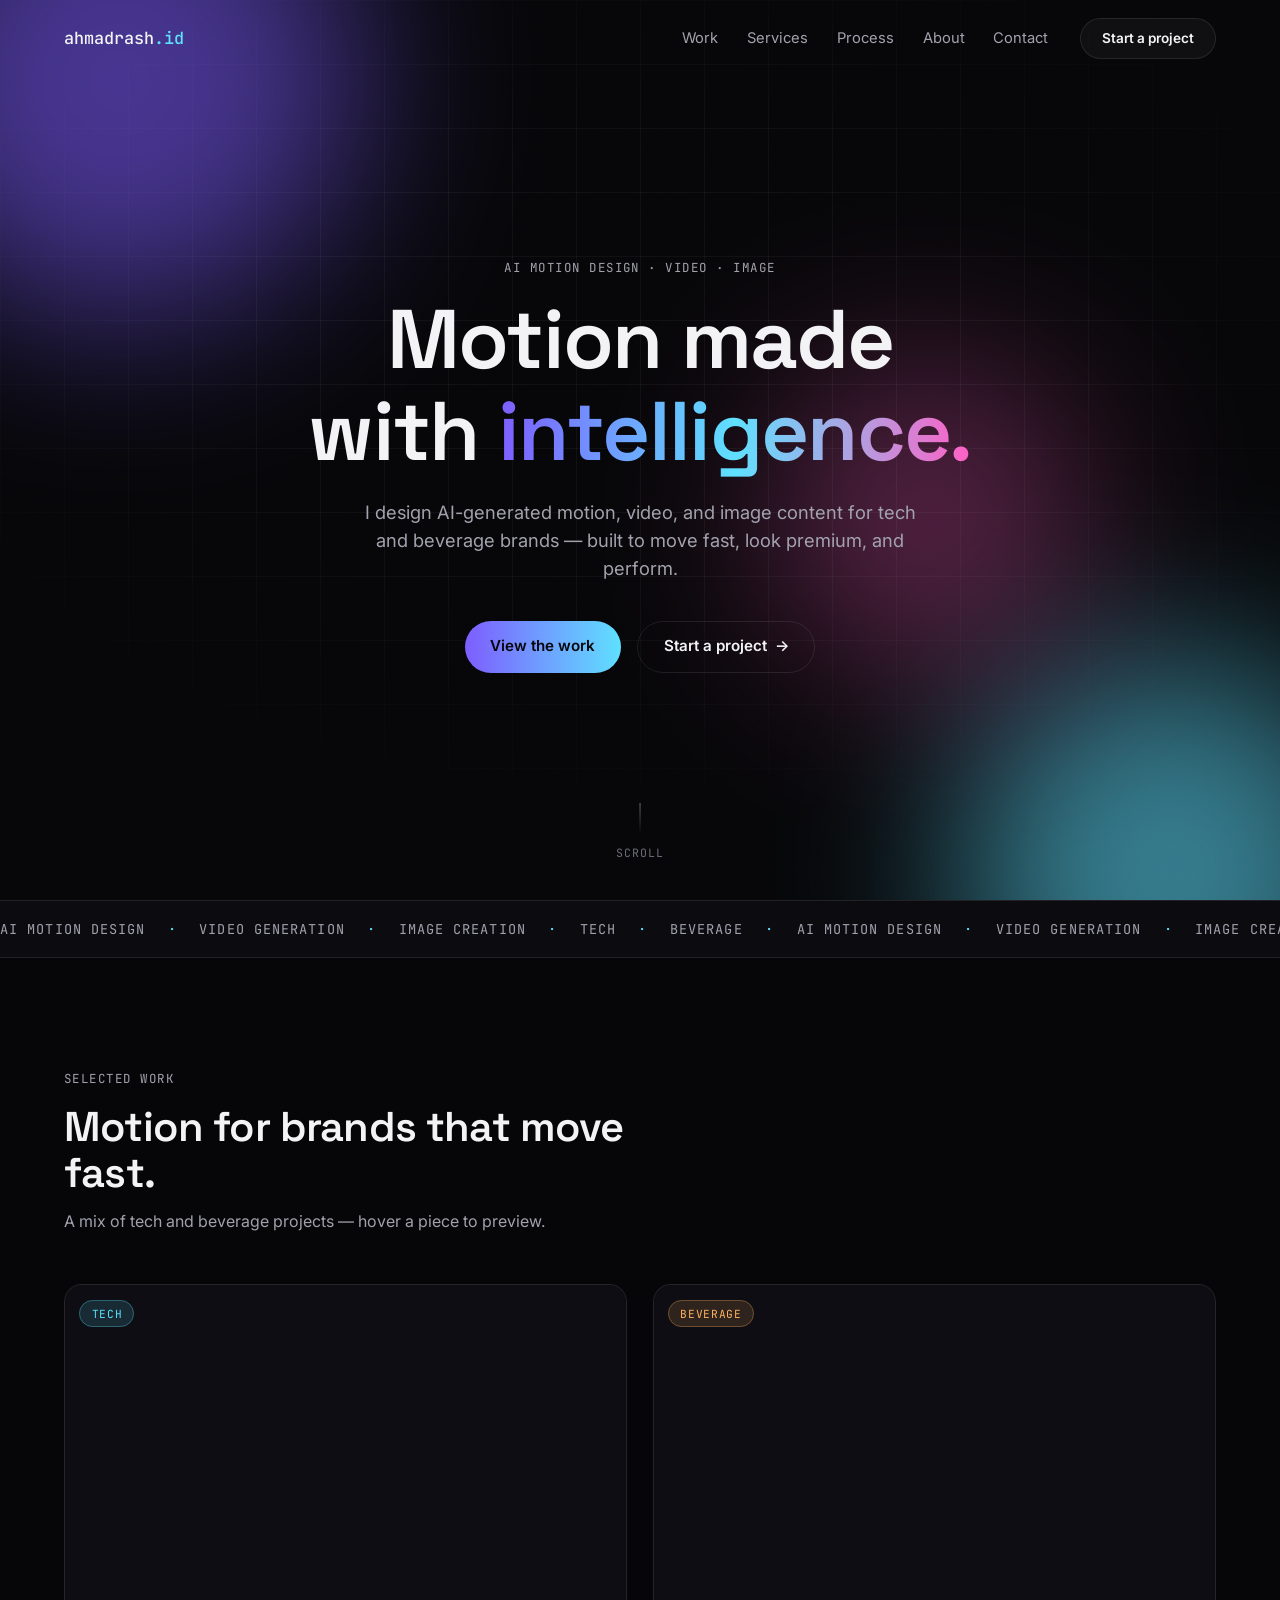
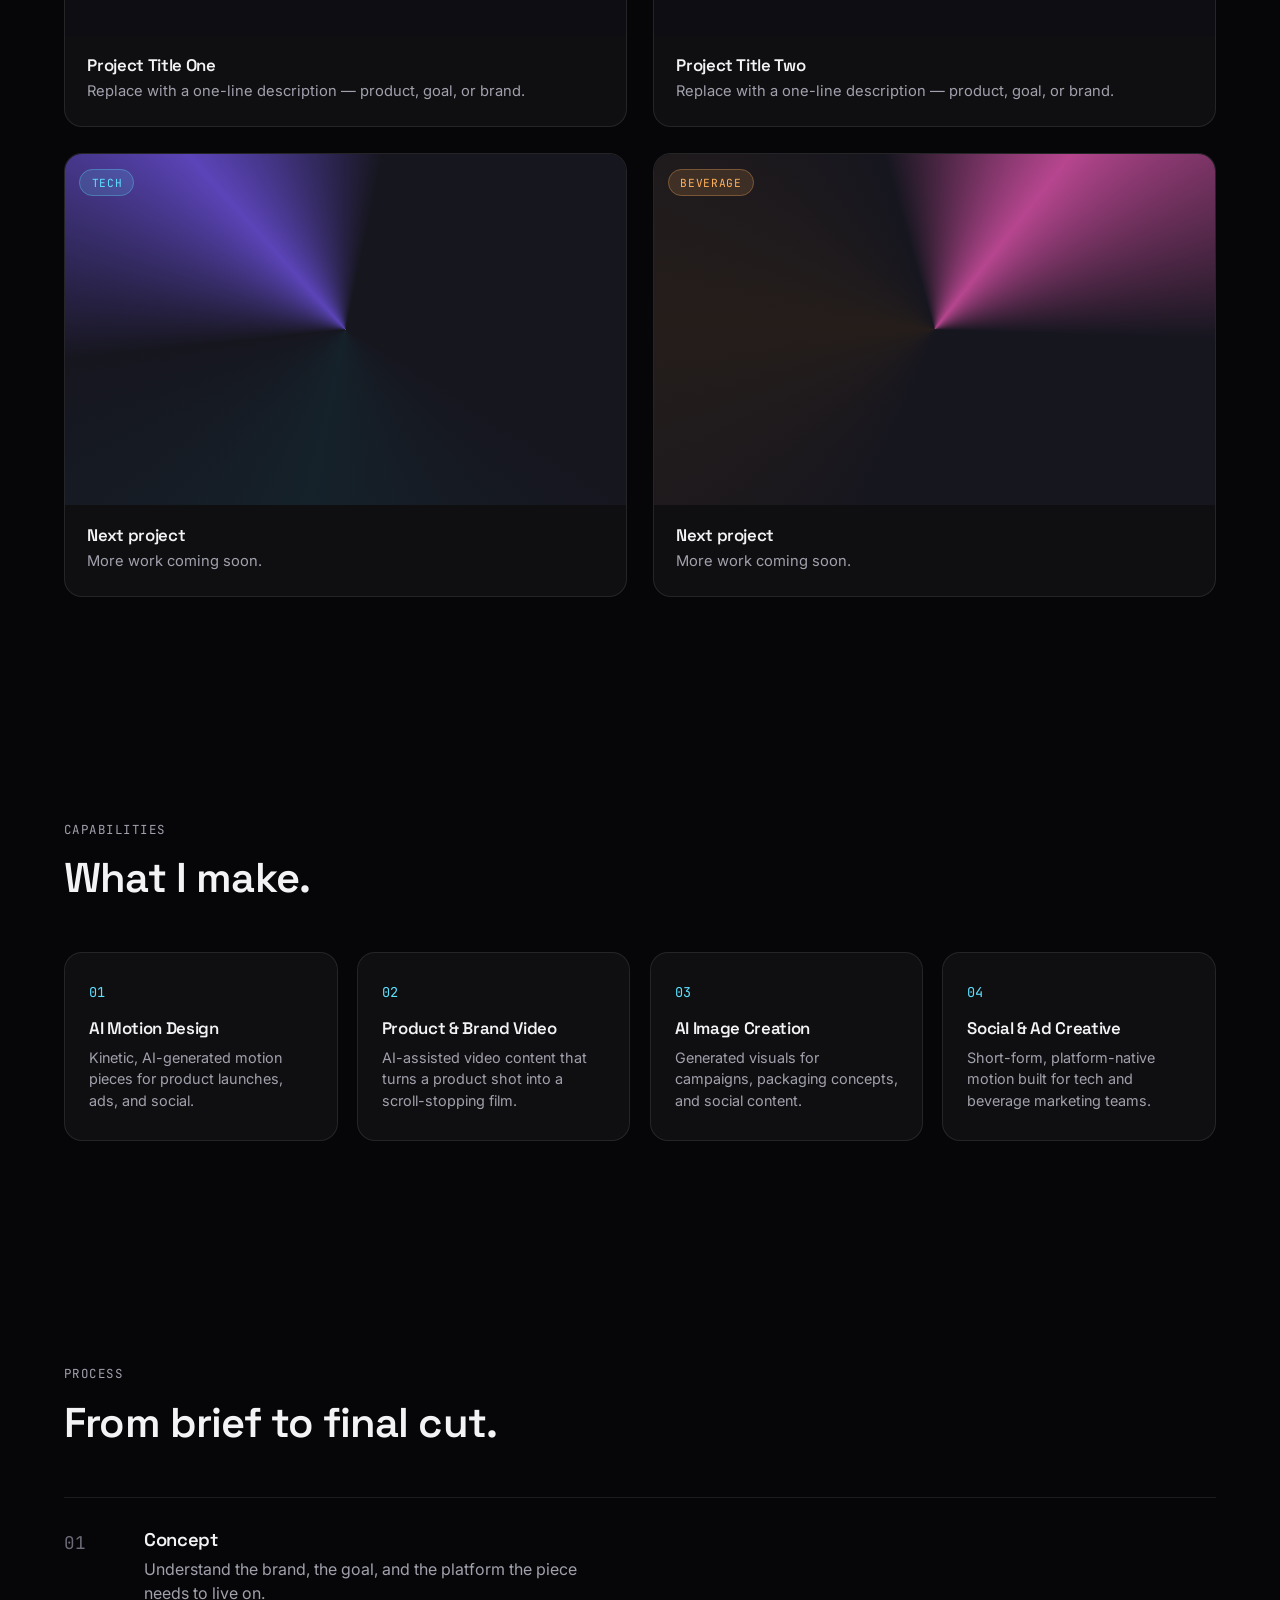
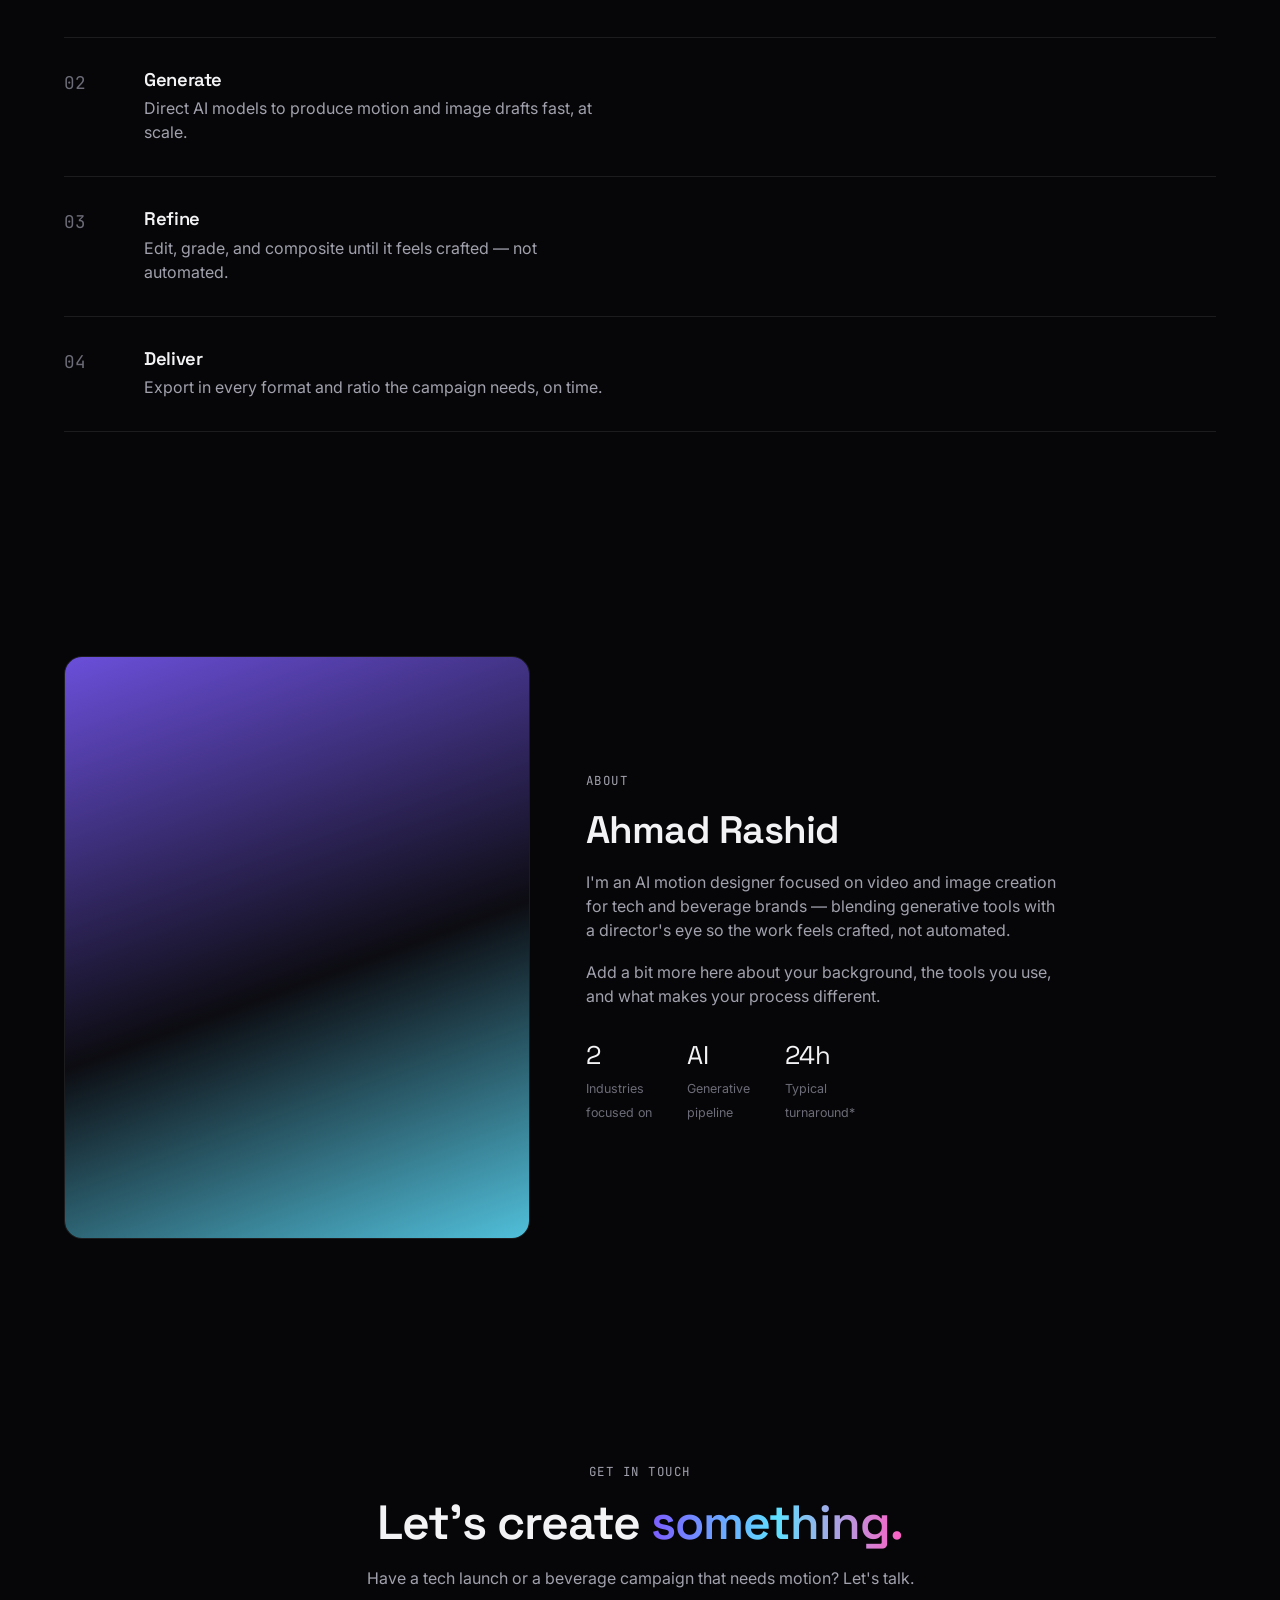
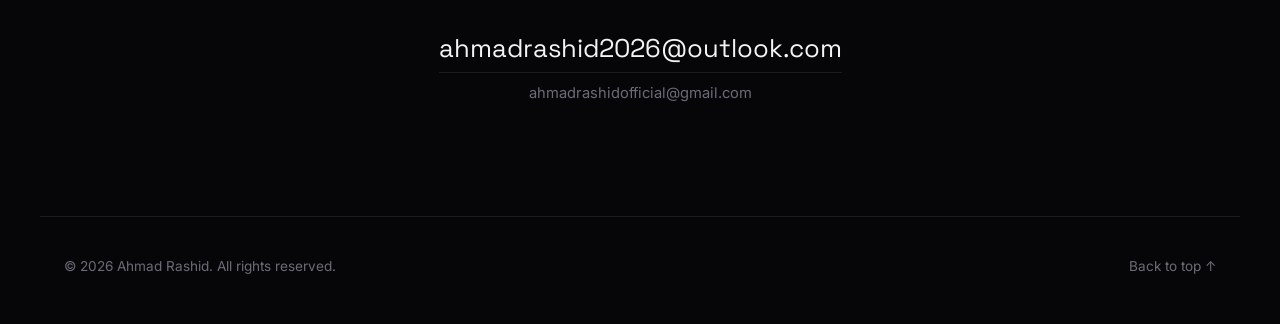
==== ahmad-rashid-portfolio/index.html @ ff0c5097 "Ai Website Upgrade" ====
<!DOCTYPE html>
<html lang="en">
<head>
<meta charset="UTF-8">
<meta name="viewport" content="width=device-width, initial-scale=1.0">
<title>Ahmad Rashid — AI Motion Design &amp; Image Creation</title>
<meta name="description" content="Ahmad Rashid — AI-powered motion design, video, and image creation for tech and beverage brands.">

<!-- Open Graph -->
<meta property="og:title" content="Ahmad Rashid — AI Motion Design & Image Creation">
<meta property="og:description" content="AI-powered motion design, video, and image creation for tech and beverage brands.">
<meta property="og:type" content="website">
<meta property="og:url" content="https://ahmadrash.id">

<link rel="preconnect" href="https://fonts.googleapis.com">
<link rel="preconnect" href="https://fonts.gstatic.com" crossorigin>
<link href="https://fonts.googleapis.com/css2?family=Space+Grotesk:wght@400;500;600;700&family=Inter:wght@400;500;600&family=JetBrains+Mono:wght@400;500&display=swap" rel="stylesheet">

<link rel="stylesheet" href="styles.css">
</head>
<body>

<div class="grain" aria-hidden="true"></div>
<div class="cursor-glow" id="cursorGlow" aria-hidden="true"></div>

<header class="nav" id="nav">
  <div class="nav-inner">
    <a href="#top" class="logo">ahmadrash<span class="logo-dot">.id</span></a>

    <nav class="nav-links" id="navLinks">
      <a href="#work">Work</a>
      <a href="#services">Services</a>
      <a href="#process">Process</a>
      <a href="#about">About</a>
      <a href="#contact">Contact</a>
    </nav>

    <a href="#contact" class="btn btn-nav">Start a project</a>

    <button class="nav-toggle" id="navToggle" aria-label="Toggle menu" aria-expanded="false">
      <span></span><span></span><span></span>
    </button>
  </div>
</header>

<main id="top">

  <!-- HERO -->
  <section class="hero">
    <div class="hero-bg" aria-hidden="true">
      <div class="orb orb-1"></div>
      <div class="orb orb-2"></div>
      <div class="orb orb-3"></div>
      <div class="grid-overlay"></div>
    </div>

    <div class="hero-content reveal">
      <p class="eyebrow">AI Motion Design · Video · Image</p>
      <h1 class="hero-title">
        Motion made<br>
        with <span class="text-gradient">intelligence.</span>
      </h1>
      <p class="hero-sub">
        I design AI-generated motion, video, and image content for tech and beverage
        brands — built to move fast, look premium, and perform.
      </p>
      <div class="hero-actions">
        <a href="#work" class="btn btn-primary">View the work</a>
        <a href="#contact" class="btn btn-ghost">Start a project <span aria-hidden="true">→</span></a>
      </div>
    </div>

    <a href="#work" class="scroll-cue" aria-label="Scroll to work">
      <span></span>
      Scroll
    </a>
  </section>

  <!-- MARQUEE -->
  <div class="marquee" aria-hidden="true">
    <div class="marquee-track">
      <span>AI MOTION DESIGN</span><span class="dot">·</span>
      <span>VIDEO GENERATION</span><span class="dot">·</span>
      <span>IMAGE CREATION</span><span class="dot">·</span>
      <span>TECH</span><span class="dot">·</span>
      <span>BEVERAGE</span><span class="dot">·</span>
      <span>AI MOTION DESIGN</span><span class="dot">·</span>
      <span>VIDEO GENERATION</span><span class="dot">·</span>
      <span>IMAGE CREATION</span><span class="dot">·</span>
      <span>TECH</span><span class="dot">·</span>
      <span>BEVERAGE</span><span class="dot">·</span>
    </div>
  </div>

  <!-- WORK -->
  <section class="section work" id="work">
    <div class="section-head reveal">
      <p class="eyebrow">Selected Work</p>
      <h2>Motion for brands that move fast.</h2>
      <p class="section-sub">A mix of tech and beverage projects — hover a piece to preview.</p>
    </div>

    <div class="work-grid">

      <!-- Real sample 1: replace assets/video-1.mp4 with your file -->
      <article class="work-card reveal" data-category="tech">
        <div class="work-media">
          <video class="work-video" muted loop playsinline preload="metadata">
            <source src="assets/video-1.mp4" type="video/mp4">
          </video>
          <div class="play-hint" aria-hidden="true">
            <svg viewBox="0 0 24 24" width="20" height="20"><path fill="currentColor" d="M8 5v14l11-7z"/></svg>
          </div>
          <div class="work-overlay">
            <span class="tag tag-tech">Tech</span>
          </div>
        </div>
        <div class="work-info">
          <h3>Project Title One</h3>
          <p>Replace with a one-line description — product, goal, or brand.</p>
        </div>
      </article>

      <!-- Real sample 2: replace assets/video-2.mp4 with your file -->
      <article class="work-card reveal" data-category="beverage">
        <div class="work-media">
          <video class="work-video" muted loop playsinline preload="metadata">
            <source src="assets/video-2.mp4" type="video/mp4">
          </video>
          <div class="play-hint" aria-hidden="true">
            <svg viewBox="0 0 24 24" width="20" height="20"><path fill="currentColor" d="M8 5v14l11-7z"/></svg>
          </div>
          <div class="work-overlay">
            <span class="tag tag-beverage">Beverage</span>
          </div>
        </div>
        <div class="work-info">
          <h3>Project Title Two</h3>
          <p>Replace with a one-line description — product, goal, or brand.</p>
        </div>
      </article>

      <article class="work-card work-card--empty reveal" data-category="tech">
        <div class="work-media work-media--placeholder">
          <div class="placeholder-gradient"></div>
          <div class="work-overlay">
            <span class="tag tag-tech">Tech</span>
          </div>
        </div>
        <div class="work-info">
          <h3>Next project</h3>
          <p>More work coming soon.</p>
        </div>
      </article>

      <article class="work-card work-card--empty reveal" data-category="beverage">
        <div class="work-media work-media--placeholder">
          <div class="placeholder-gradient placeholder-gradient--alt"></div>
          <div class="work-overlay">
            <span class="tag tag-beverage">Beverage</span>
          </div>
        </div>
        <div class="work-info">
          <h3>Next project</h3>
          <p>More work coming soon.</p>
        </div>
      </article>

    </div>
  </section>

  <!-- SERVICES -->
  <section class="section services" id="services">
    <div class="section-head reveal">
      <p class="eyebrow">Capabilities</p>
      <h2>What I make.</h2>
    </div>

    <div class="services-grid">
      <div class="service-card reveal">
        <span class="service-num">01</span>
        <h3>AI Motion Design</h3>
        <p>Kinetic, AI-generated motion pieces for product launches, ads, and social.</p>
      </div>
      <div class="service-card reveal">
        <span class="service-num">02</span>
        <h3>Product &amp; Brand Video</h3>
        <p>AI-assisted video content that turns a product shot into a scroll-stopping film.</p>
      </div>
      <div class="service-card reveal">
        <span class="service-num">03</span>
        <h3>AI Image Creation</h3>
        <p>Generated visuals for campaigns, packaging concepts, and social content.</p>
      </div>
      <div class="service-card reveal">
        <span class="service-num">04</span>
        <h3>Social &amp; Ad Creative</h3>
        <p>Short-form, platform-native motion built for tech and beverage marketing teams.</p>
      </div>
    </div>
  </section>

  <!-- PROCESS -->
  <section class="section process" id="process">
    <div class="section-head reveal">
      <p class="eyebrow">Process</p>
      <h2>From brief to final cut.</h2>
    </div>

    <div class="process-list">
      <div class="process-step reveal">
        <span class="process-num">01</span>
        <div>
          <h3>Concept</h3>
          <p>Understand the brand, the goal, and the platform the piece needs to live on.</p>
        </div>
      </div>
      <div class="process-step reveal">
        <span class="process-num">02</span>
        <div>
          <h3>Generate</h3>
          <p>Direct AI models to produce motion and image drafts fast, at scale.</p>
        </div>
      </div>
      <div class="process-step reveal">
        <span class="process-num">03</span>
        <div>
          <h3>Refine</h3>
          <p>Edit, grade, and composite until it feels crafted — not automated.</p>
        </div>
      </div>
      <div class="process-step reveal">
        <span class="process-num">04</span>
        <div>
          <h3>Deliver</h3>
          <p>Export in every format and ratio the campaign needs, on time.</p>
        </div>
      </div>
    </div>
  </section>

  <!-- ABOUT -->
  <section class="section about" id="about">
    <div class="about-grid">
      <div class="about-visual reveal">
        <div class="about-frame">
          <div class="about-gradient"></div>
        </div>
      </div>
      <div class="about-copy reveal">
        <p class="eyebrow">About</p>
        <h2>Ahmad Rashid</h2>
        <p>
          I'm an AI motion designer focused on video and image creation for tech and
          beverage brands — blending generative tools with a director's eye so the
          work feels crafted, not automated.
        </p>
        <p>
          Add a bit more here about your background, the tools you use, and what
          makes your process different.
        </p>
        <div class="about-stats">
          <div class="stat">
            <span class="stat-num">2</span>
            <span class="stat-label">Industries<br>focused on</span>
          </div>
          <div class="stat">
            <span class="stat-num">AI</span>
            <span class="stat-label">Generative<br>pipeline</span>
          </div>
          <div class="stat">
            <span class="stat-num">24h</span>
            <span class="stat-label">Typical<br>turnaround*</span>
          </div>
        </div>
      </div>
    </div>
  </section>

  <!-- CONTACT -->
  <section class="section contact" id="contact">
    <div class="contact-inner reveal">
      <p class="eyebrow">Get in touch</p>
      <h2>Let's create <span class="text-gradient">something.</span></h2>
      <p class="contact-sub">
        Have a tech launch or a beverage campaign that needs motion? Let's talk.
      </p>

      <div class="contact-links">
        <a href="mailto:ahmadrashid2026@outlook.com" class="contact-email">
          ahmadrashid2026@outlook.com
        </a>
        <a href="mailto:ahmadrashidofficial@gmail.com" class="contact-email-alt">
          ahmadrashidofficial@gmail.com
        </a>
      </div>

      <!-- Add social links here if/when you have them, e.g.:
      <div class="social-row">
        <a href="https://instagram.com/yourhandle">Instagram</a>
        <a href="https://x.com/yourhandle">X</a>
      </div>
      -->
    </div>
  </section>

</main>

<footer class="footer">
  <p>&copy; <span id="year"></span> Ahmad Rashid. All rights reserved.</p>
  <a href="#top" class="back-to-top">Back to top ↑</a>
</footer>

<script src="script.js"></script>
</body>
</html>
---- ahmad-rashid-portfolio/styles.css ----
/* ==========================================================================
   Ahmad Rashid — AI Motion Design Portfolio
   ========================================================================== */

:root {
  --bg: #060608;
  --bg-alt: #0b0b10;
  --surface: rgba(255, 255, 255, 0.04);
  --surface-hover: rgba(255, 255, 255, 0.07);
  --border: rgba(255, 255, 255, 0.09);
  --text: #f3f3f6;
  --text-dim: #a1a1ad;
  --text-faint: #6c6c78;

  --tech: #5ee0ff;
  --tech-soft: rgba(94, 224, 255, 0.14);
  --beverage: #ffb15e;
  --beverage-soft: rgba(255, 177, 94, 0.14);

  --grad-1: #7c5cff;
  --grad-2: #5ee0ff;
  --grad-3: #ff5ec4;

  --radius: 18px;
  --radius-sm: 10px;
  --ease: cubic-bezier(0.16, 1, 0.3, 1);

  --font-display: "Space Grotesk", "Inter", sans-serif;
  --font-body: "Inter", sans-serif;
  --font-mono: "JetBrains Mono", monospace;
}

* {
  box-sizing: border-box;
  margin: 0;
  padding: 0;
}

html {
  scroll-behavior: smooth;
}

body {
  background: var(--bg);
  color: var(--text);
  font-family: var(--font-body);
  line-height: 1.5;
  overflow-x: hidden;
  -webkit-font-smoothing: antialiased;
}

img, video {
  display: block;
  max-width: 100%;
}

a {
  color: inherit;
  text-decoration: none;
}

h1, h2, h3 {
  font-family: var(--font-display);
  font-weight: 600;
  line-height: 1.1;
  letter-spacing: -0.02em;
}

::selection {
  background: var(--grad-1);
  color: #fff;
}

/* ---- utility ---- */

.text-gradient {
  background: linear-gradient(90deg, var(--grad-1), var(--grad-2) 50%, var(--grad-3));
  -webkit-background-clip: text;
  background-clip: text;
  color: transparent;
}

.eyebrow {
  font-family: var(--font-mono);
  font-size: 0.78rem;
  letter-spacing: 0.12em;
  text-transform: uppercase;
  color: var(--text-dim);
  margin-bottom: 1rem;
}

.reveal {
  opacity: 0;
  transform: translateY(28px);
  transition: opacity 0.8s var(--ease), transform 0.8s var(--ease);
}

.reveal.in-view {
  opacity: 1;
  transform: translateY(0);
}

.btn {
  display: inline-flex;
  align-items: center;
  gap: 0.5rem;
  padding: 0.85rem 1.6rem;
  border-radius: 999px;
  font-family: var(--font-body);
  font-weight: 600;
  font-size: 0.95rem;
  transition: transform 0.35s var(--ease), background 0.35s var(--ease), border-color 0.35s var(--ease);
  white-space: nowrap;
}

.btn-primary {
  background: linear-gradient(90deg, var(--grad-1), var(--grad-2));
  color: #06060a;
}

.btn-primary:hover {
  transform: translateY(-2px);
}

.btn-ghost {
  border: 1px solid var(--border);
  color: var(--text);
}

.btn-ghost:hover {
  border-color: rgba(255, 255, 255, 0.3);
  transform: translateY(-2px);
}

.btn-nav {
  padding: 0.6rem 1.3rem;
  background: var(--surface);
  border: 1px solid var(--border);
  font-size: 0.85rem;
}

.btn-nav:hover {
  background: var(--surface-hover);
}

/* ---- grain + cursor glow ---- */

.grain {
  position: fixed;
  inset: 0;
  z-index: 999;
  pointer-events: none;
  opacity: 0.05;
  mix-blend-mode: overlay;
  background-image: url("data:image/svg+xml,%3Csvg xmlns='http://www.w3.org/2000/svg' width='120' height='120'%3E%3Cfilter id='n'%3E%3CfeTurbulence type='fractalNoise' baseFrequency='0.9' numOctaves='2' stitchTiles='stitch'/%3E%3C/filter%3E%3Crect width='100%25' height='100%25' filter='url(%23n)'/%3E%3C/svg%3E");
}

.cursor-glow {
  position: fixed;
  top: 0;
  left: 0;
  width: 480px;
  height: 480px;
  margin-left: -240px;
  margin-top: -240px;
  border-radius: 50%;
  background: radial-gradient(circle, rgba(124, 92, 255, 0.16), transparent 70%);
  pointer-events: none;
  z-index: 1;
  transform: translate(var(--x, 50vw), var(--y, 50vh));
  transition: opacity 0.3s ease;
  opacity: 0;
}

@media (pointer: fine) {
  .cursor-glow.active {
    opacity: 1;
  }
}

/* ---- nav ---- */

.nav {
  position: fixed;
  top: 0;
  left: 0;
  right: 0;
  z-index: 100;
  padding: 1.1rem 0;
  transition: background 0.4s var(--ease), border-color 0.4s var(--ease), padding 0.4s var(--ease);
  border-bottom: 1px solid transparent;
}

.nav.scrolled {
  background: rgba(6, 6, 8, 0.75);
  backdrop-filter: blur(14px);
  -webkit-backdrop-filter: blur(14px);
  border-bottom: 1px solid var(--border);
  padding: 0.8rem 0;
}

.nav-inner {
  max-width: 1200px;
  margin: 0 auto;
  padding: 0 1.5rem;
  display: flex;
  align-items: center;
  gap: 2rem;
}

.logo {
  font-family: var(--font-mono);
  font-size: 1.05rem;
  font-weight: 500;
  color: var(--text);
  margin-right: auto;
}

.logo-dot {
  color: var(--grad-2);
}

.nav-links {
  display: flex;
  gap: 1.8rem;
  font-size: 0.92rem;
  color: var(--text-dim);
}

.nav-links a:hover {
  color: var(--text);
}

.nav-toggle {
  display: none;
  flex-direction: column;
  justify-content: center;
  gap: 5px;
  width: 34px;
  height: 34px;
  background: none;
  border: none;
  cursor: pointer;
}

.nav-toggle span {
  display: block;
  height: 2px;
  background: var(--text);
  border-radius: 2px;
  transition: transform 0.3s var(--ease), opacity 0.3s var(--ease);
}

/* ---- hero ---- */

.hero {
  position: relative;
  min-height: 100vh;
  display: flex;
  flex-direction: column;
  align-items: center;
  justify-content: center;
  text-align: center;
  padding: 8rem 1.5rem 6rem;
  overflow: hidden;
}

.hero-bg {
  position: absolute;
  inset: 0;
  z-index: 0;
}

.orb {
  position: absolute;
  border-radius: 50%;
  filter: blur(90px);
  opacity: 0.55;
  animation: float 16s ease-in-out infinite;
}

.orb-1 {
  width: 480px;
  height: 480px;
  background: var(--grad-1);
  top: -160px;
  left: -120px;
}

.orb-2 {
  width: 420px;
  height: 420px;
  background: var(--grad-2);
  bottom: -180px;
  right: -100px;
  animation-delay: -6s;
}

.orb-3 {
  width: 320px;
  height: 320px;
  background: var(--grad-3);
  top: 40%;
  left: 60%;
  opacity: 0.32;
  animation-delay: -11s;
}

@keyframes float {
  0%, 100% { transform: translate(0, 0) scale(1); }
  50% { transform: translate(40px, -30px) scale(1.08); }
}

.grid-overlay {
  position: absolute;
  inset: 0;
  background-image:
    linear-gradient(to right, rgba(255, 255, 255, 0.045) 1px, transparent 1px),
    linear-gradient(to bottom, rgba(255, 255, 255, 0.045) 1px, transparent 1px);
  background-size: 64px 64px;
  mask-image: radial-gradient(ellipse 70% 60% at 50% 40%, black 40%, transparent 90%);
}

.hero-content {
  position: relative;
  z-index: 2;
  max-width: 780px;
}

.hero-title {
  font-size: clamp(2.6rem, 6.5vw, 5.2rem);
  margin-bottom: 1.4rem;
}

.hero-sub {
  font-size: 1.15rem;
  color: var(--text-dim);
  max-width: 560px;
  margin: 0 auto 2.4rem;
}

.hero-actions {
  display: flex;
  justify-content: center;
  gap: 1rem;
  flex-wrap: wrap;
}

.scroll-cue {
  position: absolute;
  bottom: 2.4rem;
  left: 50%;
  transform: translateX(-50%);
  z-index: 2;
  display: flex;
  flex-direction: column;
  align-items: center;
  gap: 0.6rem;
  font-family: var(--font-mono);
  font-size: 0.72rem;
  letter-spacing: 0.1em;
  text-transform: uppercase;
  color: var(--text-faint);
}

.scroll-cue span {
  width: 1px;
  height: 32px;
  background: linear-gradient(to bottom, var(--text-faint), transparent);
  animation: scrollcue 2s ease-in-out infinite;
}

@keyframes scrollcue {
  0% { transform: scaleY(0.3); transform-origin: top; opacity: 0.4; }
  50% { transform: scaleY(1); transform-origin: top; opacity: 1; }
  100% { transform: scaleY(0.3); transform-origin: bottom; opacity: 0.4; }
}

/* ---- marquee ---- */

.marquee {
  border-top: 1px solid var(--border);
  border-bottom: 1px solid var(--border);
  background: var(--bg-alt);
  overflow: hidden;
  padding: 1.1rem 0;
}

.marquee-track {
  display: flex;
  width: max-content;
  gap: 1.4rem;
  font-family: var(--font-mono);
  font-size: 0.85rem;
  letter-spacing: 0.08em;
  color: var(--text-dim);
  white-space: nowrap;
  animation: marquee 28s linear infinite;
}

.marquee-track .dot {
  color: var(--grad-2);
}

@keyframes marquee {
  from { transform: translateX(0); }
  to { transform: translateX(-50%); }
}

/* ---- sections ---- */

.section {
  max-width: 1200px;
  margin: 0 auto;
  padding: 7rem 1.5rem;
}

.section-head {
  max-width: 620px;
  margin-bottom: 3.2rem;
}

.section-head h2 {
  font-size: clamp(1.8rem, 3.4vw, 2.6rem);
}

.section-sub {
  color: var(--text-dim);
  margin-top: 0.8rem;
}

/* ---- work ---- */

.work-grid {
  display: grid;
  grid-template-columns: repeat(2, 1fr);
  gap: 1.6rem;
}

.work-card {
  border-radius: var(--radius);
  overflow: hidden;
  background: var(--surface);
  border: 1px solid var(--border);
  transition: transform 0.5s var(--ease), border-color 0.5s var(--ease);
}

.work-card:hover {
  transform: translateY(-6px);
  border-color: rgba(255, 255, 255, 0.22);
}

.work-media {
  position: relative;
  aspect-ratio: 16 / 10;
  background: #0d0d13;
  cursor: pointer;
}

.work-video {
  width: 100%;
  height: 100%;
  object-fit: cover;
}

.play-hint {
  position: absolute;
  top: 50%;
  left: 50%;
  transform: translate(-50%, -50%) scale(0.8);
  width: 52px;
  height: 52px;
  border-radius: 50%;
  background: rgba(255, 255, 255, 0.14);
  backdrop-filter: blur(6px);
  display: flex;
  align-items: center;
  justify-content: center;
  color: #fff;
  opacity: 0;
  transition: opacity 0.3s ease, transform 0.3s ease;
  pointer-events: none;
}

.work-media:hover .play-hint {
  opacity: 1;
  transform: translate(-50%, -50%) scale(1);
}

.work-card.is-playing .play-hint {
  opacity: 0;
}

.work-overlay {
  position: absolute;
  top: 0.9rem;
  left: 0.9rem;
}

.tag {
  font-family: var(--font-mono);
  font-size: 0.7rem;
  letter-spacing: 0.06em;
  text-transform: uppercase;
  padding: 0.35rem 0.7rem;
  border-radius: 999px;
  border: 1px solid transparent;
}

.tag-tech {
  color: var(--tech);
  background: var(--tech-soft);
  border-color: rgba(94, 224, 255, 0.3);
}

.tag-beverage {
  color: var(--beverage);
  background: var(--beverage-soft);
  border-color: rgba(255, 177, 94, 0.3);
}

.work-info {
  padding: 1.3rem 1.4rem 1.5rem;
}

.work-info h3 {
  font-size: 1.05rem;
  margin-bottom: 0.35rem;
}

.work-info p {
  color: var(--text-dim);
  font-size: 0.92rem;
}

.work-media--placeholder {
  overflow: hidden;
}

.placeholder-gradient {
  position: absolute;
  inset: 0;
  background: conic-gradient(from 120deg, #1a1a24, var(--tech-soft), #1a1a24 40%, var(--grad-1), #1a1a24 70%);
  opacity: 0.7;
  animation: rotate-slow 12s linear infinite;
}

.placeholder-gradient--alt {
  background: conic-gradient(from 200deg, #1a1a24, var(--beverage-soft), #1a1a24 40%, var(--grad-3), #1a1a24 70%);
}

@keyframes rotate-slow {
  from { transform: rotate(0deg) scale(1.4); }
  to { transform: rotate(360deg) scale(1.4); }
}

/* ---- services ---- */

.services-grid {
  display: grid;
  grid-template-columns: repeat(4, 1fr);
  gap: 1.2rem;
}

.service-card {
  padding: 1.8rem 1.5rem;
  border-radius: var(--radius);
  background: var(--surface);
  border: 1px solid var(--border);
  transition: border-color 0.4s var(--ease), background 0.4s var(--ease), transform 0.4s var(--ease);
}

.service-card:hover {
  border-color: rgba(255, 255, 255, 0.22);
  background: var(--surface-hover);
  transform: translateY(-4px);
}

.service-num {
  display: block;
  font-family: var(--font-mono);
  color: var(--grad-2);
  font-size: 0.85rem;
  margin-bottom: 1rem;
}

.service-card h3 {
  font-size: 1.05rem;
  margin-bottom: 0.6rem;
}

.service-card p {
  color: var(--text-dim);
  font-size: 0.9rem;
}

/* ---- process ---- */

.process-list {
  display: flex;
  flex-direction: column;
  border-top: 1px solid var(--border);
}

.process-step {
  display: flex;
  gap: 2rem;
  align-items: flex-start;
  padding: 2rem 0;
  border-bottom: 1px solid var(--border);
}

.process-num {
  font-family: var(--font-mono);
  font-size: 1.1rem;
  color: var(--text-faint);
  min-width: 3rem;
}

.process-step h3 {
  font-size: 1.15rem;
  margin-bottom: 0.4rem;
}

.process-step p {
  color: var(--text-dim);
  max-width: 480px;
}

/* ---- about ---- */

.about-grid {
  display: grid;
  grid-template-columns: 0.85fr 1.15fr;
  gap: 3.5rem;
  align-items: center;
}

.about-frame {
  aspect-ratio: 4 / 5;
  border-radius: var(--radius);
  overflow: hidden;
  border: 1px solid var(--border);
  position: relative;
}

.about-gradient {
  position: absolute;
  inset: 0;
  background: linear-gradient(160deg, var(--grad-1), #0d0d13 55%, var(--grad-2));
  opacity: 0.85;
}

.about-copy p {
  color: var(--text-dim);
  margin-bottom: 1.1rem;
  max-width: 480px;
}

.about-copy h2 {
  font-size: clamp(1.8rem, 3vw, 2.4rem);
  margin-bottom: 1.2rem;
}

.about-stats {
  display: flex;
  gap: 2.2rem;
  margin-top: 1.8rem;
}

.stat-num {
  display: block;
  font-family: var(--font-display);
  font-size: 1.6rem;
  color: var(--text);
}

.stat-label {
  font-size: 0.78rem;
  color: var(--text-faint);
  line-height: 1.3;
}

/* ---- contact ---- */

.contact {
  text-align: center;
}

.contact-inner {
  max-width: 640px;
  margin: 0 auto;
}

.contact h2 {
  font-size: clamp(2rem, 4vw, 3rem);
  margin-bottom: 1rem;
}

.contact-sub {
  color: var(--text-dim);
  margin-bottom: 2.4rem;
}

.contact-links {
  display: flex;
  flex-direction: column;
  gap: 0.6rem;
  align-items: center;
}

.contact-email {
  font-family: var(--font-display);
  font-size: clamp(1.2rem, 3vw, 1.6rem);
  border-bottom: 1px solid var(--border);
  padding-bottom: 0.3rem;
  transition: color 0.3s ease, border-color 0.3s ease;
}

.contact-email:hover {
  color: var(--grad-2);
  border-color: var(--grad-2);
}

.contact-email-alt {
  font-size: 0.92rem;
  color: var(--text-faint);
}

.contact-email-alt:hover {
  color: var(--text-dim);
}

/* ---- footer ---- */

.footer {
  display: flex;
  justify-content: space-between;
  align-items: center;
  max-width: 1200px;
  margin: 0 auto;
  padding: 2.4rem 1.5rem 3rem;
  color: var(--text-faint);
  font-size: 0.85rem;
  border-top: 1px solid var(--border);
}

.back-to-top:hover {
  color: var(--text);
}

/* ==========================================================================
   Responsive
   ========================================================================== */

@media (max-width: 900px) {
  .services-grid {
    grid-template-columns: repeat(2, 1fr);
  }

  .about-grid {
    grid-template-columns: 1fr;
  }

  .about-frame {
    max-width: 320px;
    margin: 0 auto;
  }
}

@media (max-width: 720px) {
  .nav-links {
    position: fixed;
    top: 64px;
    left: 0;
    right: 0;
    flex-direction: column;
    background: rgba(6, 6, 8, 0.97);
    backdrop-filter: blur(14px);
    padding: 1.5rem;
    gap: 1.2rem;
    border-bottom: 1px solid var(--border);
    transform: translateY(-130%);
    opacity: 0;
    transition: transform 0.4s var(--ease), opacity 0.4s var(--ease);
  }

  .nav-links.open {
    transform: translateY(0);
    opacity: 1;
  }

  .btn-nav {
    display: none;
  }

  .nav-toggle {
    display: flex;
  }

  .nav-toggle.open span:nth-child(1) {
    transform: translateY(7px) rotate(45deg);
  }

  .nav-toggle.open span:nth-child(2) {
    opacity: 0;
  }

  .nav-toggle.open span:nth-child(3) {
    transform: translateY(-7px) rotate(-45deg);
  }

  .work-grid {
    grid-template-columns: 1fr;
  }

  .services-grid {
    grid-template-columns: 1fr;
  }

  .footer {
    flex-direction: column;
    gap: 1rem;
    text-align: center;
  }
}

@media (prefers-reduced-motion: reduce) {
  * {
    animation-duration: 0.01ms !important;
    animation-iteration-count: 1 !important;
    transition-duration: 0.01ms !important;
    scroll-behavior: auto !important;
  }
}
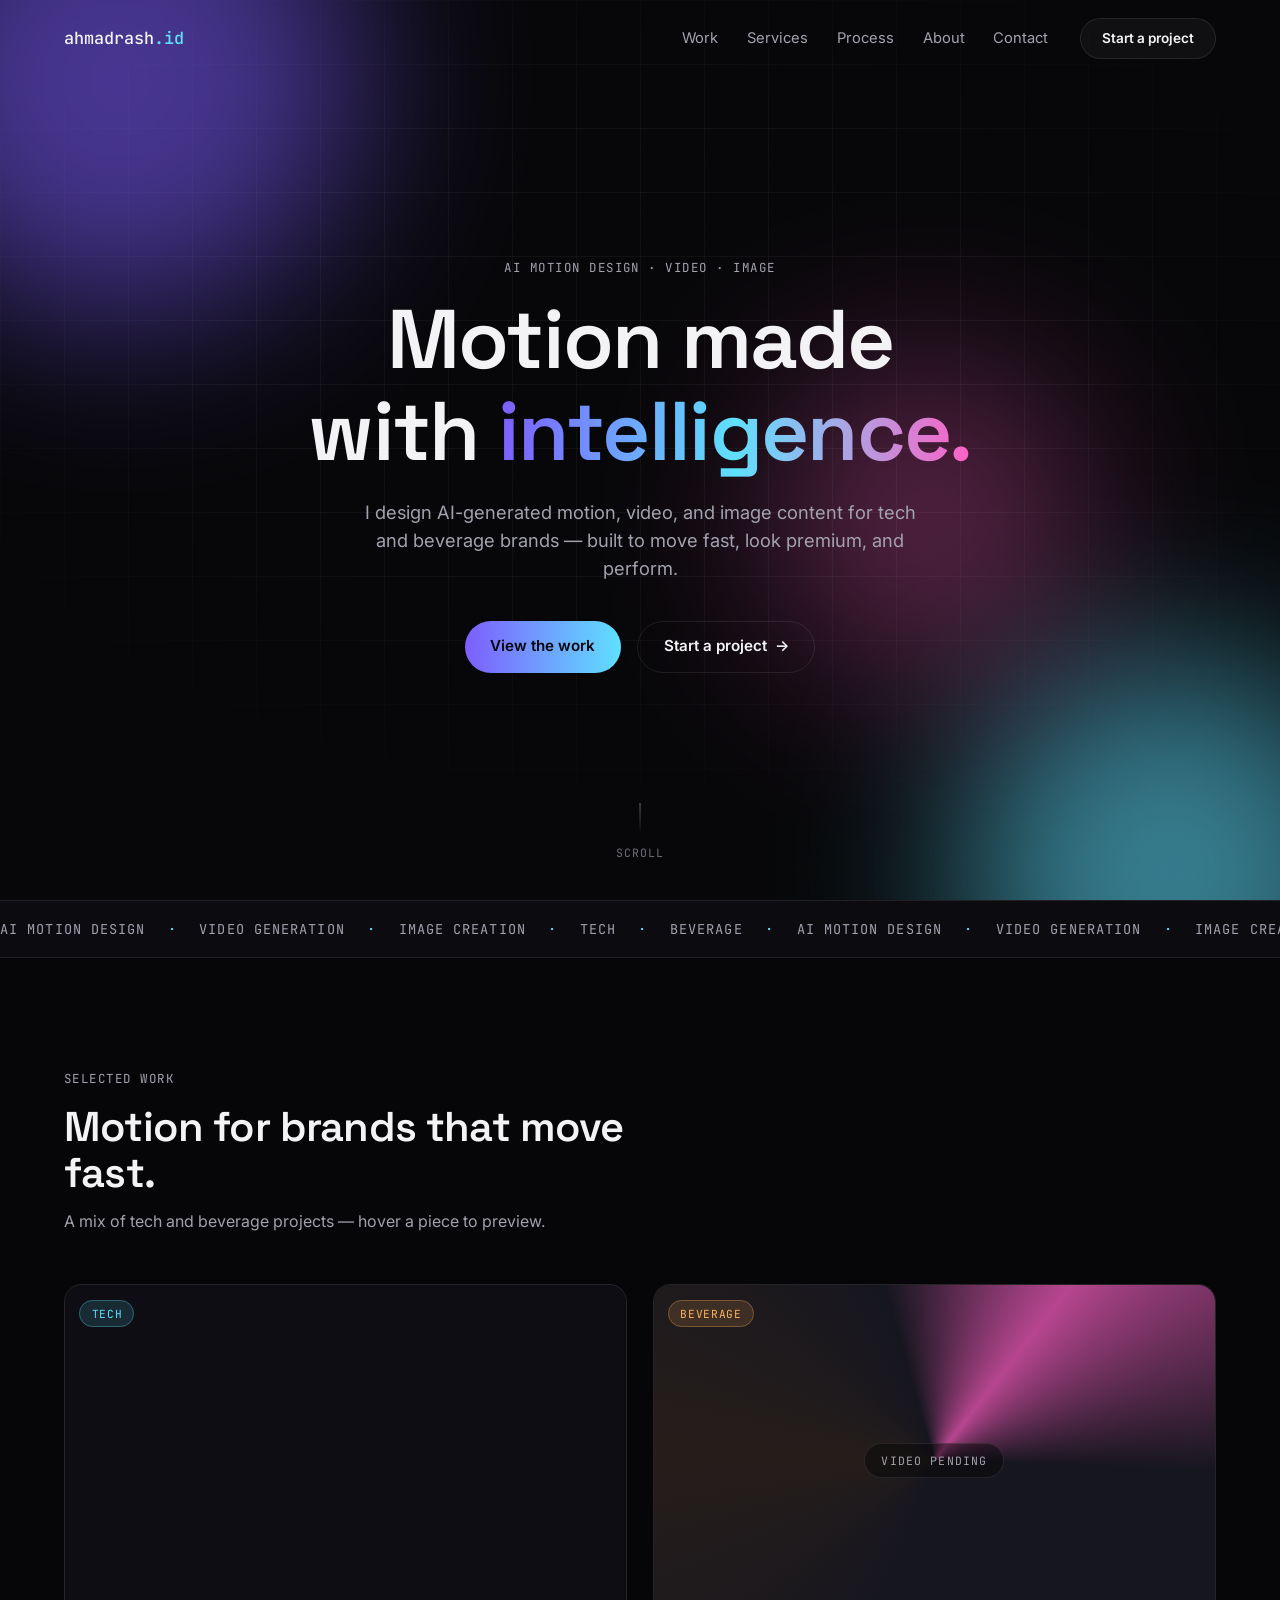
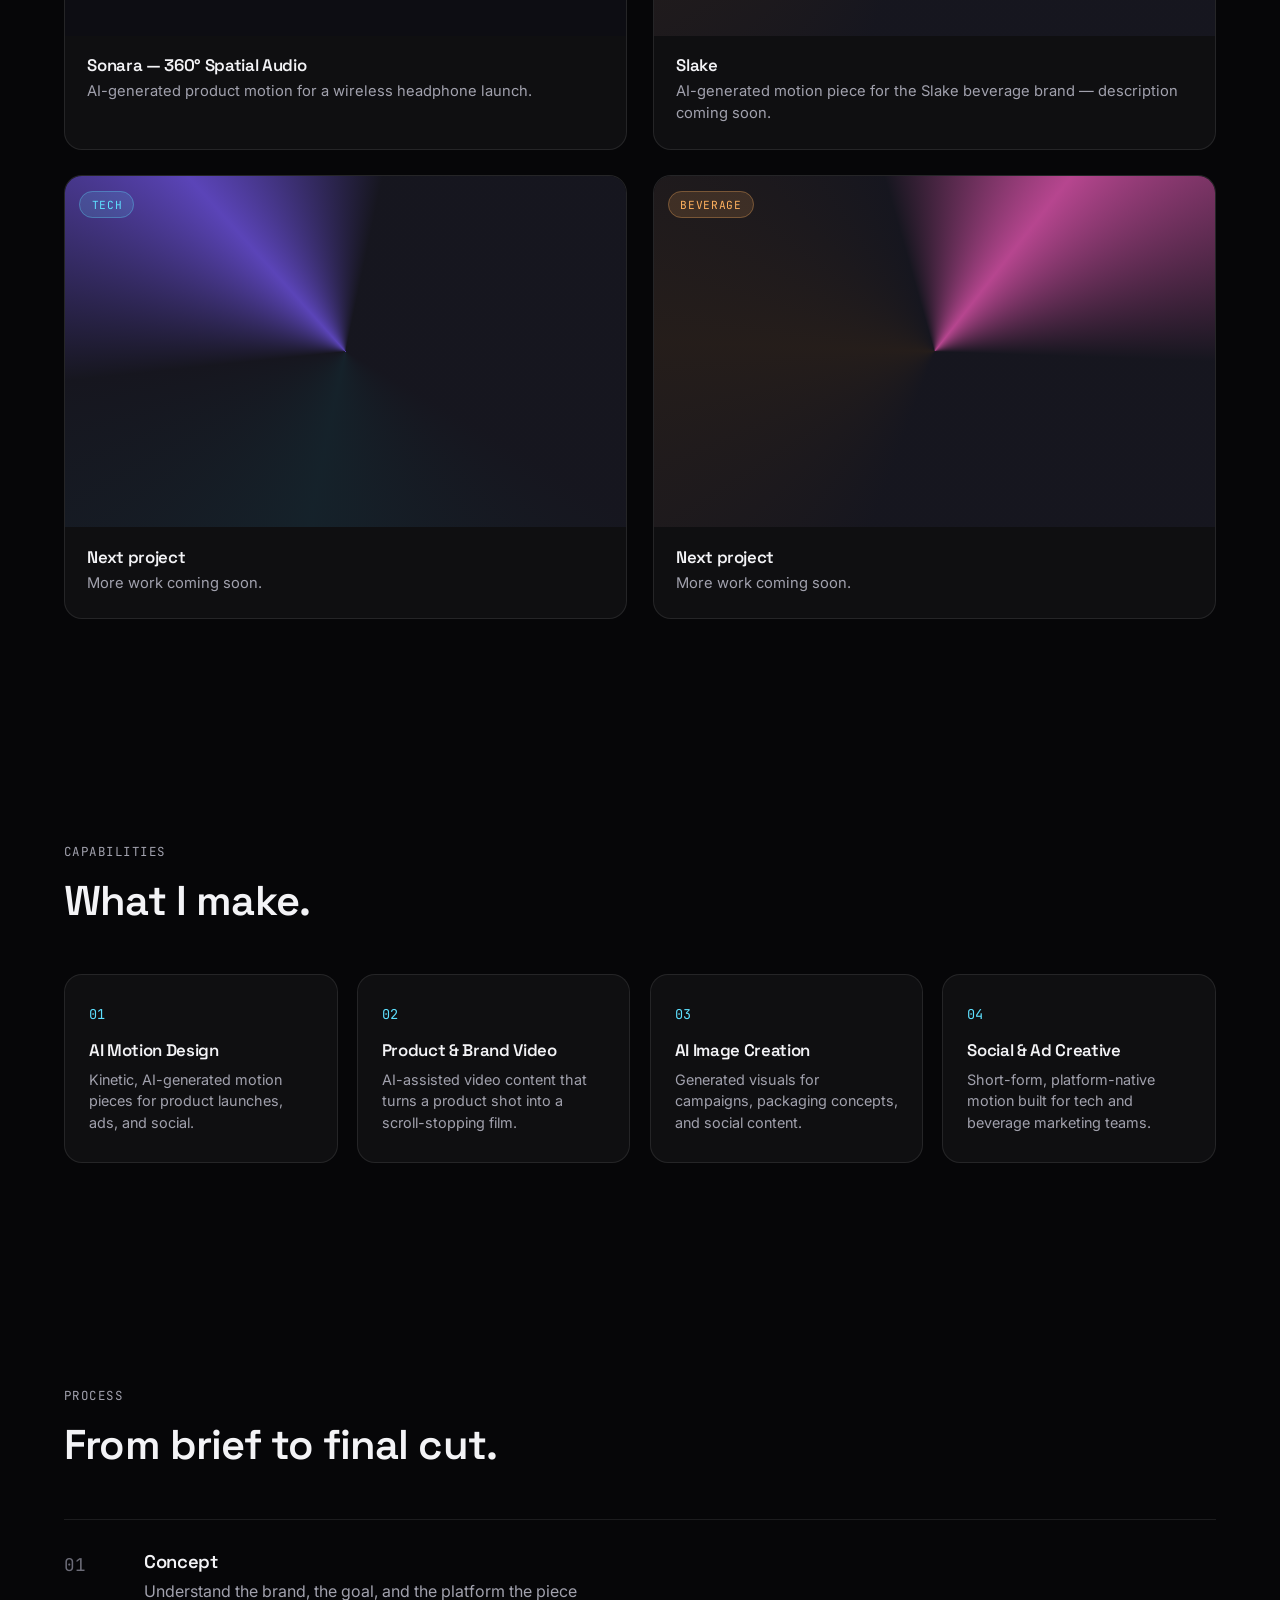
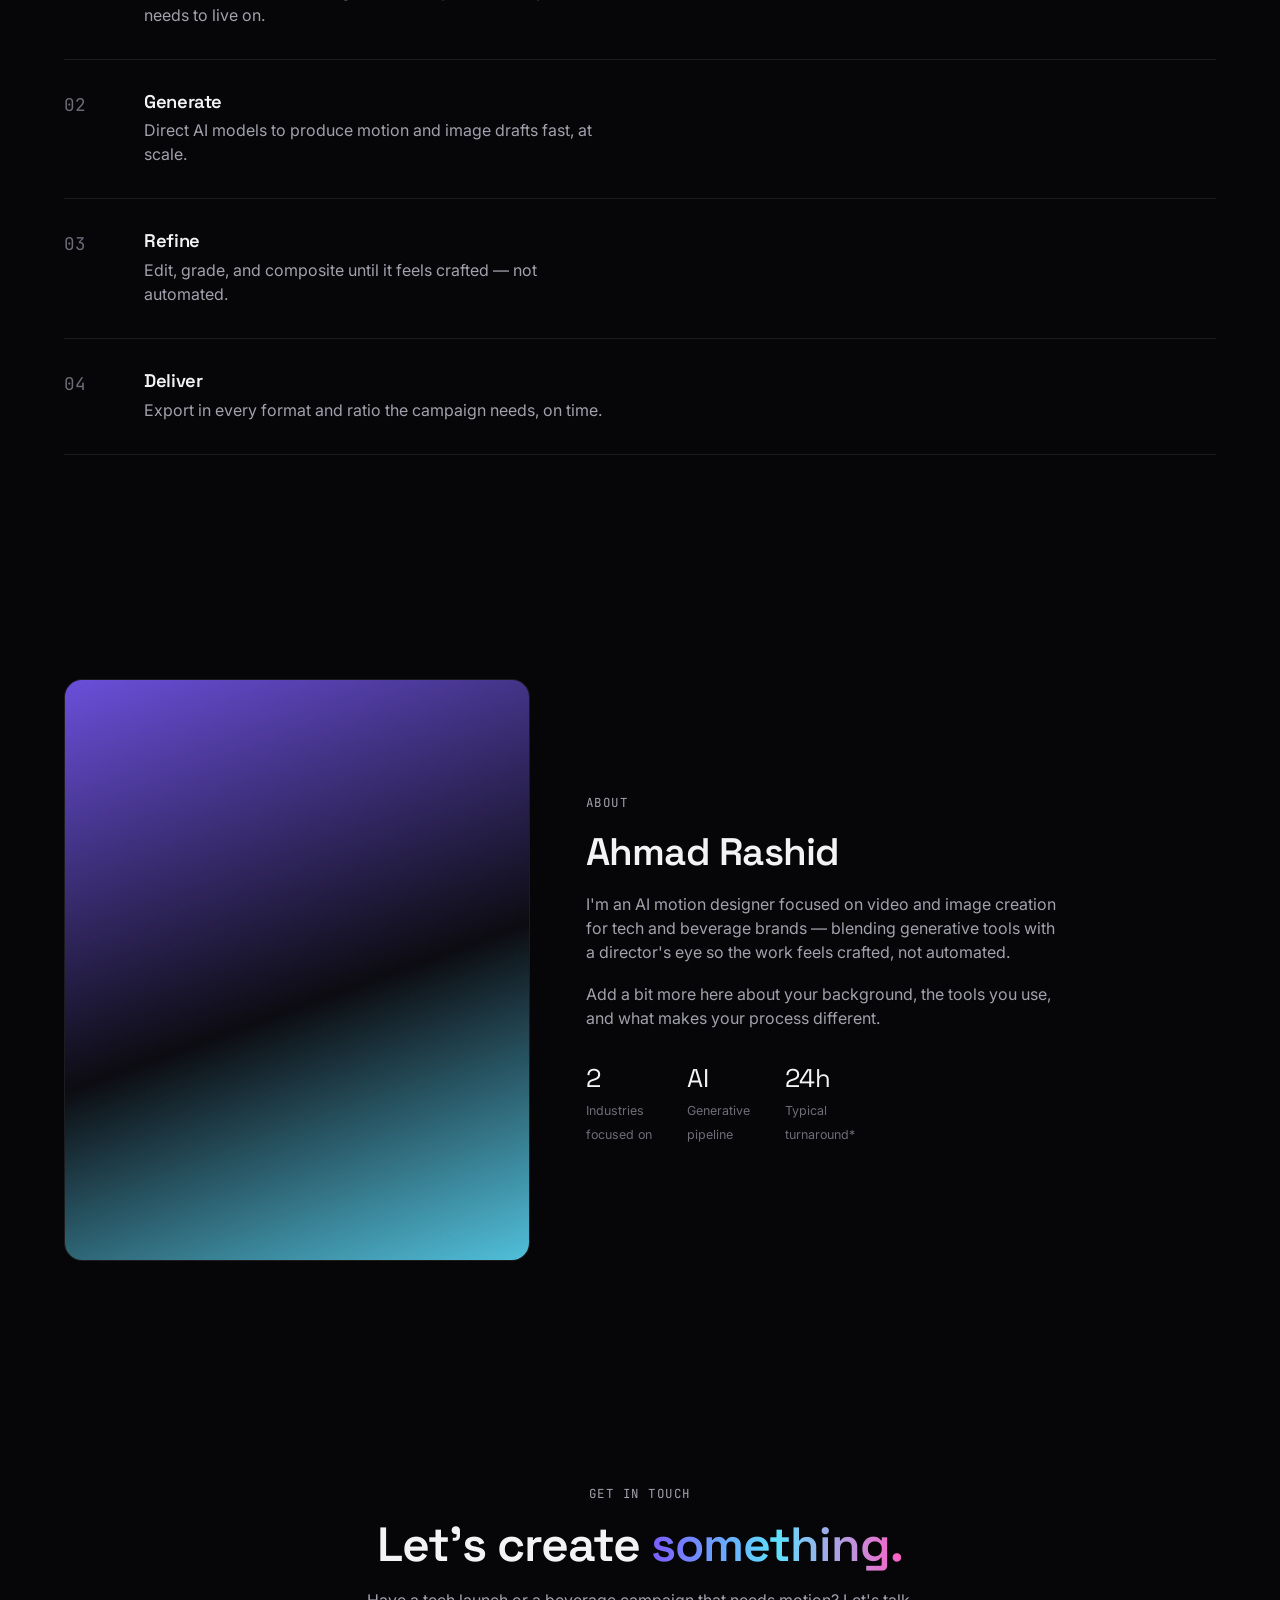
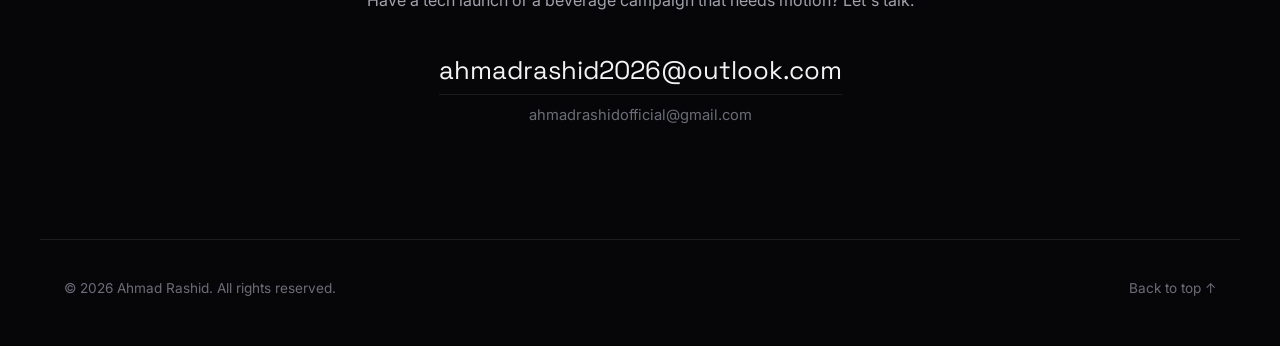
==== commit 1c006087: "Scaling" ====
--- a/ahmad-rashid-portfolio/index.html
+++ b/ahmad-rashid-portfolio/index.html
@@ -102,41 +102,47 @@
 
     <div class="work-grid">
 
-      <!-- Real sample 1: replace assets/video-1.mp4 with your file -->
+      <!-- Real sample 1: Sonara (tech / headphones) -->
       <article class="work-card reveal" data-category="tech">
         <div class="work-media">
-          <video class="work-video" muted loop playsinline preload="metadata">
-            <source src="assets/video-1.mp4" type="video/mp4">
+          <video class="work-video" muted loop playsinline preload="metadata" poster="assets/sonara_tech-poster.jpg">
+            <source src="assets/sonara_tech.mp4" type="video/mp4">
           </video>
-          <div class="play-hint" aria-hidden="true">
-            <svg viewBox="0 0 24 24" width="20" height="20"><path fill="currentColor" d="M8 5v14l11-7z"/></svg>
+          <div class="expand-hint" aria-hidden="true">
+            <svg viewBox="0 0 24 24" width="18" height="18"><path fill="currentColor" d="M4 4h6V2H2v8h2V4zm0 16v-6H2v8h8v-2H4zm16 0h-6v2h8v-8h-2v6zm0-16v6h2V2h-8v2h6z"/></svg>
           </div>
           <div class="work-overlay">
             <span class="tag tag-tech">Tech</span>
           </div>
         </div>
         <div class="work-info">
-          <h3>Project Title One</h3>
-          <p>Replace with a one-line description — product, goal, or brand.</p>
+          <h3>Sonara — 360° Spatial Audio</h3>
+          <p>AI-generated product motion for a wireless headphone launch.</p>
         </div>
       </article>
 
-      <!-- Real sample 2: replace assets/video-2.mp4 with your file -->
+      <!-- Real sample 2: Slake (beverage) — waiting on the video file.
+           Once you have it: drop it in as assets/slake_beverage.mp4, then
+           delete the <div class="placeholder-gradient ...">, the
+           <span class="pending-label">, and the "work-media--pending" class
+           below so the video shows normally (matches the Sonara card above). -->
       <article class="work-card reveal" data-category="beverage">
-        <div class="work-media">
+        <div class="work-media work-media--pending">
+          <div class="placeholder-gradient placeholder-gradient--alt"></div>
           <video class="work-video" muted loop playsinline preload="metadata">
-            <source src="assets/video-2.mp4" type="video/mp4">
+            <source src="assets/slake_beverage.mp4" type="video/mp4">
           </video>
-          <div class="play-hint" aria-hidden="true">
-            <svg viewBox="0 0 24 24" width="20" height="20"><path fill="currentColor" d="M8 5v14l11-7z"/></svg>
+          <span class="pending-label">Video pending</span>
+          <div class="expand-hint" aria-hidden="true">
+            <svg viewBox="0 0 24 24" width="18" height="18"><path fill="currentColor" d="M4 4h6V2H2v8h2V4zm0 16v-6H2v8h8v-2H4zm16 0h-6v2h8v-8h-2v6zm0-16v6h2V2h-8v2h6z"/></svg>
           </div>
           <div class="work-overlay">
             <span class="tag tag-beverage">Beverage</span>
           </div>
         </div>
         <div class="work-info">
-          <h3>Project Title Two</h3>
-          <p>Replace with a one-line description — product, goal, or brand.</p>
+          <h3>Slake</h3>
+          <p>AI-generated motion piece for the Slake beverage brand — description coming soon.</p>
         </div>
       </article>
 
@@ -311,6 +317,16 @@
   <a href="#top" class="back-to-top">Back to top ↑</a>
 </footer>
 
+<!-- Fullscreen video lightbox: opened by clicking any Work video -->
+<div class="video-lightbox" id="videoLightbox" role="dialog" aria-modal="true" aria-label="Video preview">
+  <button class="lightbox-close" id="lightboxClose" aria-label="Close video">
+    <svg viewBox="0 0 24 24" width="20" height="20"><path fill="currentColor" d="M19 6.41 17.59 5 12 10.59 6.41 5 5 6.41 10.59 12 5 17.59 6.41 19 12 13.41 17.59 19 19 17.59 13.41 12z"/></svg>
+  </button>
+  <video id="lightboxVideo" muted controls playsinline>
+    <source src="" type="video/mp4">
+  </video>
+</div>
+
 <script src="script.js"></script>
 </body>
 </html>
--- a/ahmad-rashid-portfolio/styles.css
+++ b/ahmad-rashid-portfolio/styles.css
@@ -463,13 +463,13 @@
   object-fit: cover;
 }
 
-.play-hint {
+.expand-hint {
   position: absolute;
   top: 50%;
   left: 50%;
   transform: translate(-50%, -50%) scale(0.8);
-  width: 52px;
-  height: 52px;
+  width: 48px;
+  height: 48px;
   border-radius: 50%;
   background: rgba(255, 255, 255, 0.14);
   backdrop-filter: blur(6px);
@@ -482,13 +482,13 @@
   pointer-events: none;
 }
 
-.work-media:hover .play-hint {
+.work-media:hover .expand-hint {
   opacity: 1;
   transform: translate(-50%, -50%) scale(1);
 }
 
-.work-card.is-playing .play-hint {
-  opacity: 0;
+.work-media--pending .expand-hint {
+  display: none;
 }
 
 .work-overlay {
@@ -537,6 +537,32 @@
   overflow: hidden;
 }
 
+.work-media--pending {
+  display: flex;
+  align-items: center;
+  justify-content: center;
+  overflow: hidden;
+}
+
+.work-media--pending .work-video {
+  position: absolute;
+  inset: 0;
+}
+
+.pending-label {
+  position: relative;
+  z-index: 1;
+  font-family: var(--font-mono);
+  font-size: 0.72rem;
+  letter-spacing: 0.1em;
+  text-transform: uppercase;
+  color: var(--text-dim);
+  background: rgba(6, 6, 8, 0.5);
+  padding: 0.5rem 1rem;
+  border-radius: 999px;
+  border: 1px solid var(--border);
+}
+
 .placeholder-gradient {
   position: absolute;
   inset: 0;
@@ -729,6 +755,78 @@
 
 .contact-email-alt:hover {
   color: var(--text-dim);
+}
+
+/* ---- video lightbox (click a Work video to expand fullscreen) ---- */
+
+body.no-scroll {
+  overflow: hidden;
+}
+
+.video-lightbox {
+  position: fixed;
+  inset: 0;
+  z-index: 300;
+  display: flex;
+  align-items: center;
+  justify-content: center;
+  padding: 5vh 5vw;
+  background: rgba(4, 4, 6, 0.94);
+  backdrop-filter: blur(10px);
+  -webkit-backdrop-filter: blur(10px);
+  opacity: 0;
+  visibility: hidden;
+  transition: opacity 0.35s var(--ease), visibility 0s linear 0.35s;
+}
+
+.video-lightbox.open {
+  opacity: 1;
+  visibility: visible;
+  transition: opacity 0.35s var(--ease), visibility 0s linear 0s;
+}
+
+.video-lightbox video {
+  width: auto;
+  height: auto;
+  max-width: 100%;
+  max-height: 90vh;
+  aspect-ratio: 16 / 9;
+  border-radius: var(--radius);
+  box-shadow: 0 40px 100px rgba(0, 0, 0, 0.6);
+  background: #000;
+  transform: scale(0.94);
+  transition: transform 0.4s var(--ease);
+}
+
+.video-lightbox.open video {
+  transform: scale(1);
+}
+
+.lightbox-close {
+  position: absolute;
+  top: 1.5rem;
+  right: 1.5rem;
+  width: 44px;
+  height: 44px;
+  border-radius: 50%;
+  background: rgba(255, 255, 255, 0.08);
+  border: 1px solid var(--border);
+  color: var(--text);
+  display: flex;
+  align-items: center;
+  justify-content: center;
+  cursor: pointer;
+  transition: background 0.3s ease, transform 0.3s ease;
+}
+
+.lightbox-close:hover {
+  background: rgba(255, 255, 255, 0.16);
+  transform: rotate(90deg);
+}
+
+.lightbox-close:focus-visible {
+  outline: 2px solid var(--grad-2);
+  outline-offset: 3px;
 }
 
 /* ---- footer ---- */
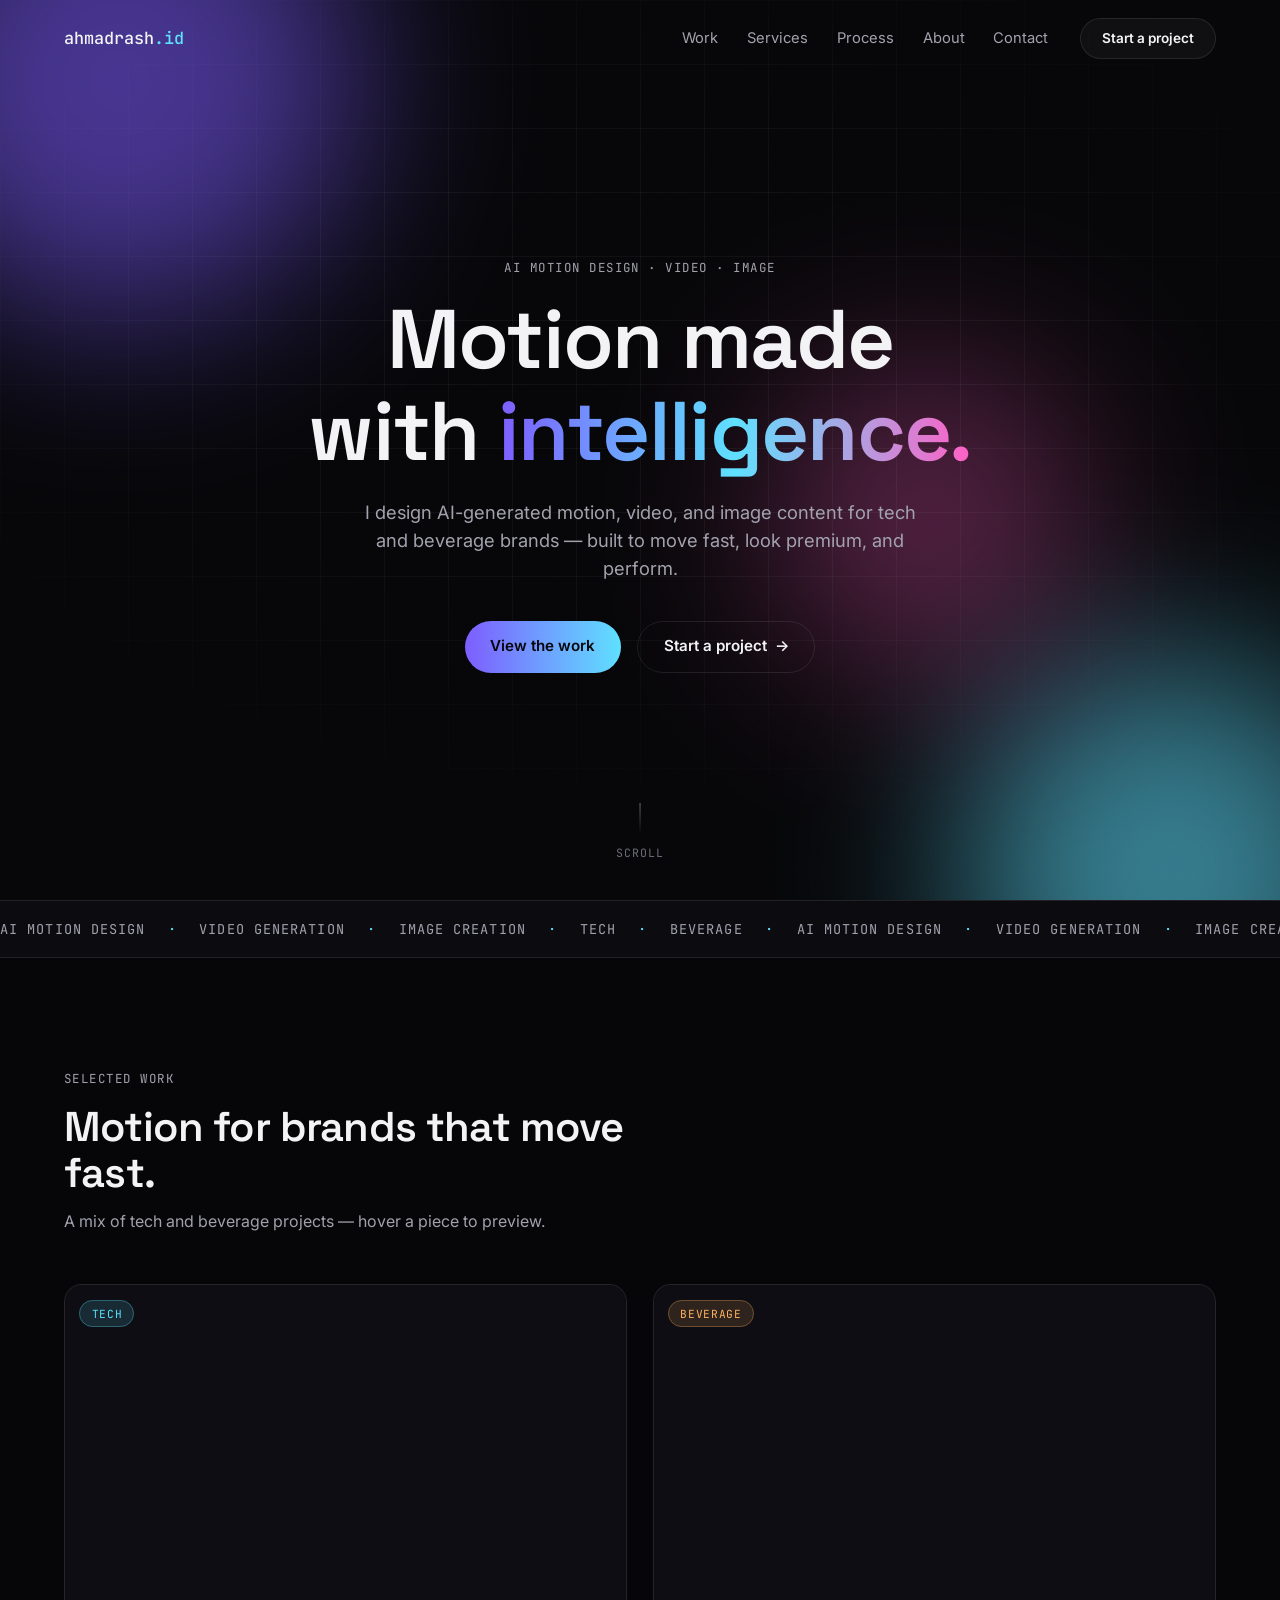
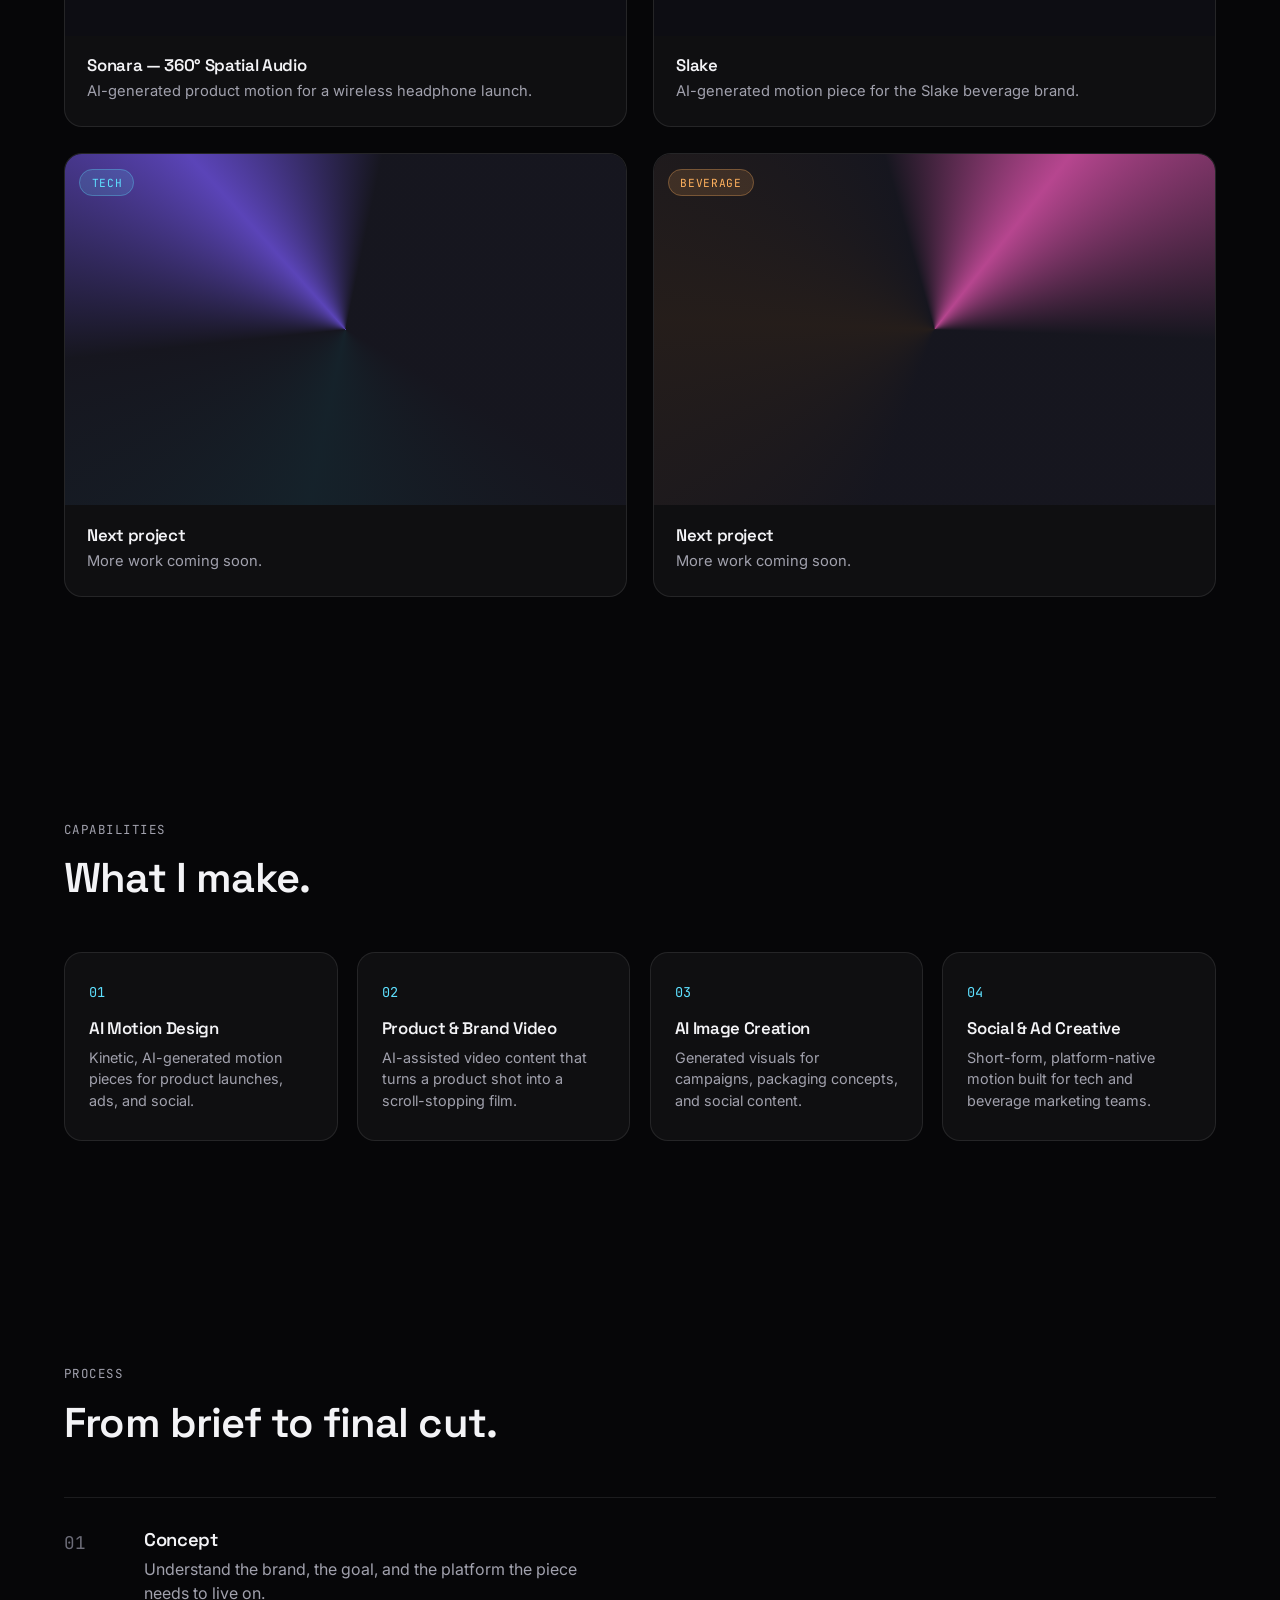
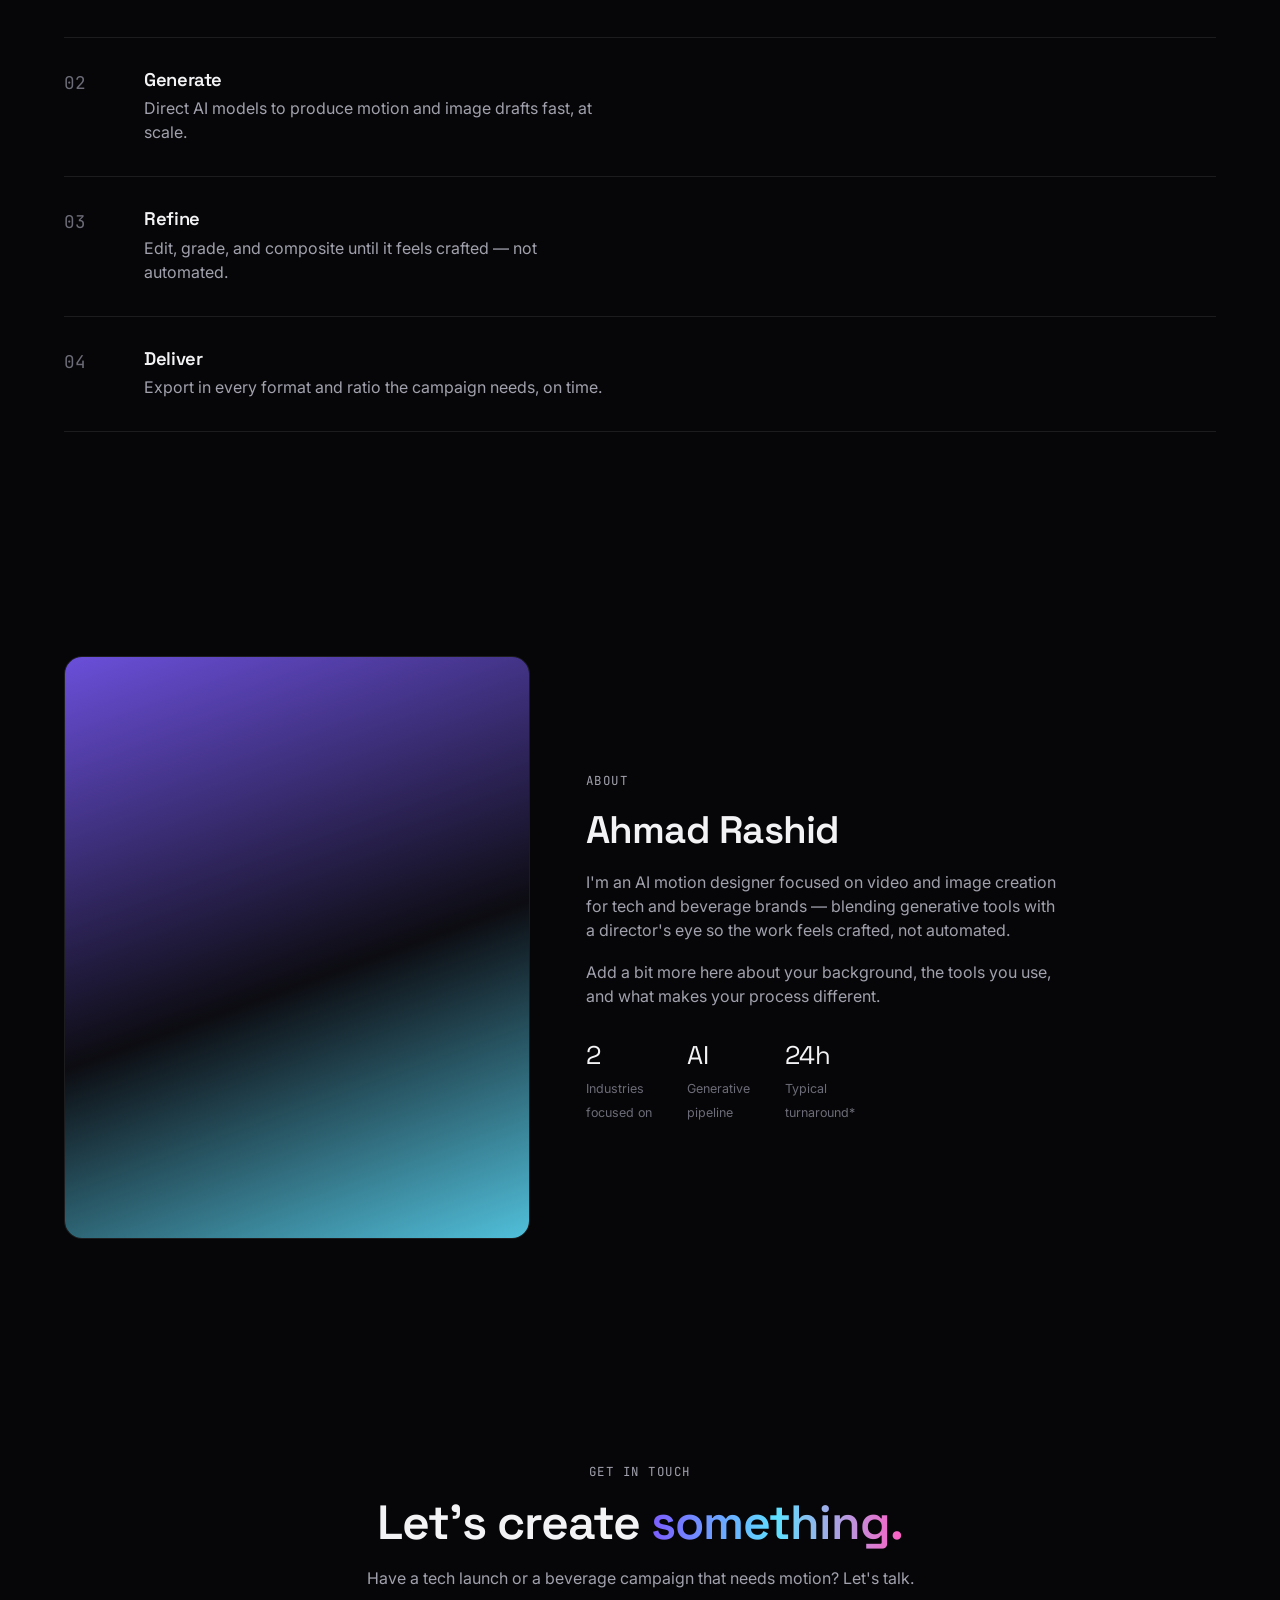
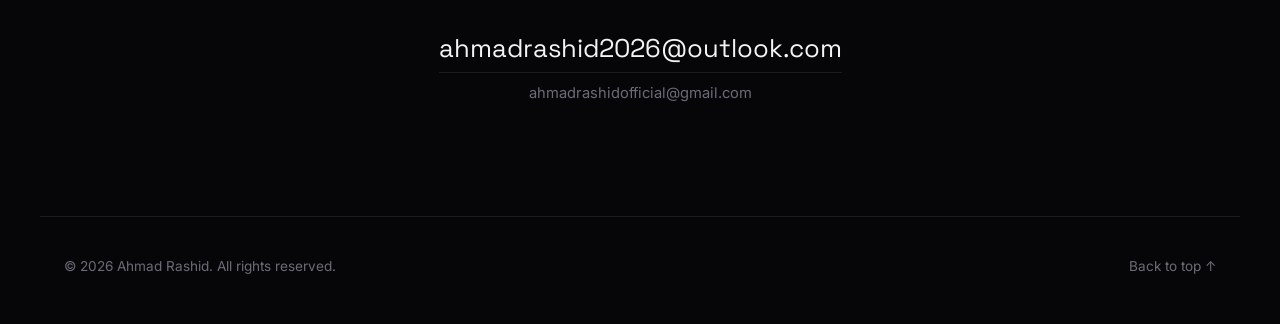
==== commit 8ea39108: "fixed fullscreen" ====
--- a/ahmad-rashid-portfolio/index.html
+++ b/ahmad-rashid-portfolio/index.html
@@ -121,18 +121,12 @@
         </div>
       </article>
 
-      <!-- Real sample 2: Slake (beverage) — waiting on the video file.
-           Once you have it: drop it in as assets/slake_beverage.mp4, then
-           delete the <div class="placeholder-gradient ...">, the
-           <span class="pending-label">, and the "work-media--pending" class
-           below so the video shows normally (matches the Sonara card above). -->
+      <!-- Real sample 2: Slake (beverage) -->
       <article class="work-card reveal" data-category="beverage">
-        <div class="work-media work-media--pending">
-          <div class="placeholder-gradient placeholder-gradient--alt"></div>
+        <div class="work-media">
           <video class="work-video" muted loop playsinline preload="metadata">
             <source src="assets/slake_beverage.mp4" type="video/mp4">
           </video>
-          <span class="pending-label">Video pending</span>
           <div class="expand-hint" aria-hidden="true">
             <svg viewBox="0 0 24 24" width="18" height="18"><path fill="currentColor" d="M4 4h6V2H2v8h2V4zm0 16v-6H2v8h8v-2H4zm16 0h-6v2h8v-8h-2v6zm0-16v6h2V2h-8v2h6z"/></svg>
           </div>
@@ -142,7 +136,7 @@
         </div>
         <div class="work-info">
           <h3>Slake</h3>
-          <p>AI-generated motion piece for the Slake beverage brand — description coming soon.</p>
+          <p>AI-generated motion piece for the Slake beverage brand.</p>
         </div>
       </article>
 
